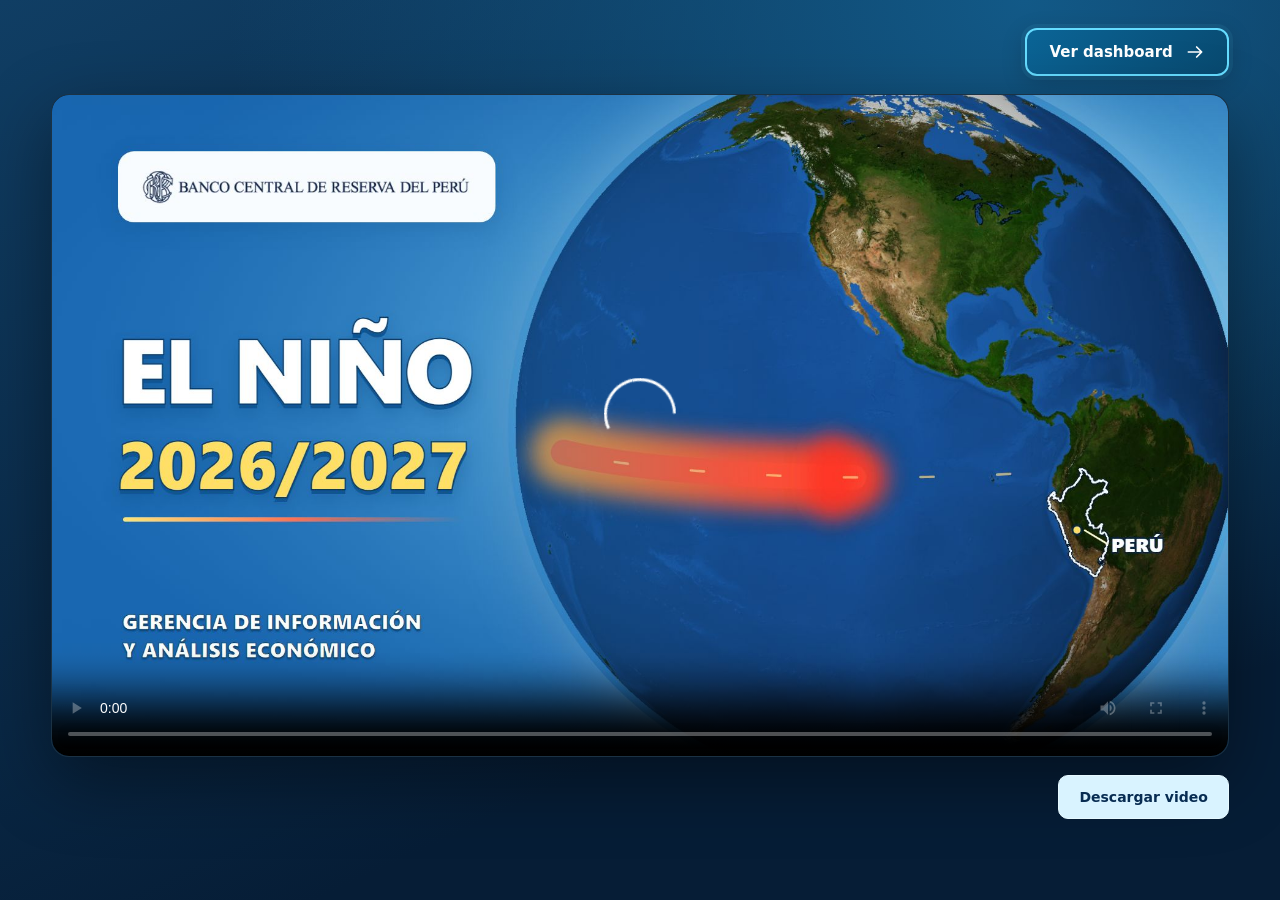
==== video-short.html @ c4b76fb8 "feat: publish short El Nino 2026-2027 video" ====
<!doctype html>
<html lang="es">
<head>
  <meta charset="utf-8">
  <meta name="viewport" content="width=device-width, initial-scale=1">
  <meta name="theme-color" content="#082c52">
  <meta name="description" content="Mira el video El Niño 2026–2027: cómo se desarrolla el fenómeno y sus impactos climáticos y económicos en el Perú.">
  <title>El Niño 2026–2027 | Observatorio Climático</title>
  <style>
    :root{color-scheme:dark;font-family:system-ui,-apple-system,BlinkMacSystemFont,"Segoe UI",sans-serif;background:#061d36;color:#f5faff}
    *{box-sizing:border-box}
    body{margin:0;min-height:100vh;min-height:100svh;background:radial-gradient(ellipse at 80% 0%,#125987 0%,transparent 55%),linear-gradient(155deg,#103e64,#061d36 70%)}
    main{width:100%;max-width:1400px;min-width:0;margin:auto;padding:clamp(12px,2.5vw,28px) clamp(12px,4vw,60px);display:flex;flex-direction:column;gap:clamp(12px,2vh,22px)}
    nav{display:flex;justify-content:flex-end;min-width:0}
    .dashboard{display:inline-flex;align-items:center;justify-content:center;gap:12px;min-height:48px;padding:12px 22px;border:2px solid #65dcff;border-radius:12px;background:linear-gradient(135deg,#0b6597,#08496f);color:#fff;font-size:15px;font-weight:800;text-decoration:none;box-shadow:0 0 0 4px #65dcff12,0 6px 24px #0003}
    .dashboard svg{width:20px;height:20px;flex:none}
    .dashboard:hover{background:linear-gradient(135deg,#0d79b2,#095f8f);text-decoration:none;filter:none}
    .screen{width:100%;max-width:calc(max(120px,100vh - 200px) * 16 / 9);max-width:calc(max(120px,100svh - 200px) * 16 / 9);margin-inline:auto;overflow:hidden;border-radius:18px;background:#020c15;border:1px solid #7cc9ff33;box-shadow:0 24px 70px #0006}
    video{display:block;width:100%;height:auto;aspect-ratio:16/9;background:#020c15;object-fit:contain}
    .footer{display:flex;justify-content:flex-end;min-width:0}
    .download{display:inline-flex;align-items:center;justify-content:center;min-height:44px;background:#d9f3ff;color:#082c52;text-decoration:none;border:1px solid #e7f9ff;border-radius:10px;padding:12px 20px;font-size:14px;font-weight:750}
    a:hover{filter:brightness(1.12);text-decoration:underline}
    a:focus-visible,video:focus-visible{outline:3px solid #ffdc62;outline-offset:5px}
    @media(max-width:600px){.screen{border-radius:10px}.dashboard,.download{width:100%}}
    @media(prefers-reduced-motion:no-preference){.screen{animation:appear .6s ease-out}@keyframes appear{from{opacity:0;transform:translateY(10px)}to{opacity:1;transform:translateY(0)}}}
  </style>
</head>
<body>
  <main>
    <nav aria-label="Navegación">
      <a class="dashboard" href="./">Ver dashboard<svg viewBox="0 0 24 24" fill="none" stroke="currentColor" stroke-width="2" stroke-linecap="round" stroke-linejoin="round" aria-hidden="true"><path d="M4 12h16M14 6l6 6-6 6"/></svg></a>
    </nav>
    <div class="screen">
      <video controls playsinline preload="metadata" poster="assets/video/portada-short.jpg" aria-label="Video El Niño 2026–2027">
        <source src="assets/video/El_Nino_26_27_SHORT_3min.mp4" type="video/mp4">
        Tu navegador no puede reproducir este video. <a href="assets/video/El_Nino_26_27_SHORT_3min.mp4">Abrir el archivo MP4</a>.
      </video>
    </div>
    <div class="footer">
      <a class="download" href="assets/video/El_Nino_26_27_SHORT_3min.mp4" download="El_Nino_26_27_SHORT_3min.mp4">Descargar video</a>
    </div>
  </main>
</body>
</html>
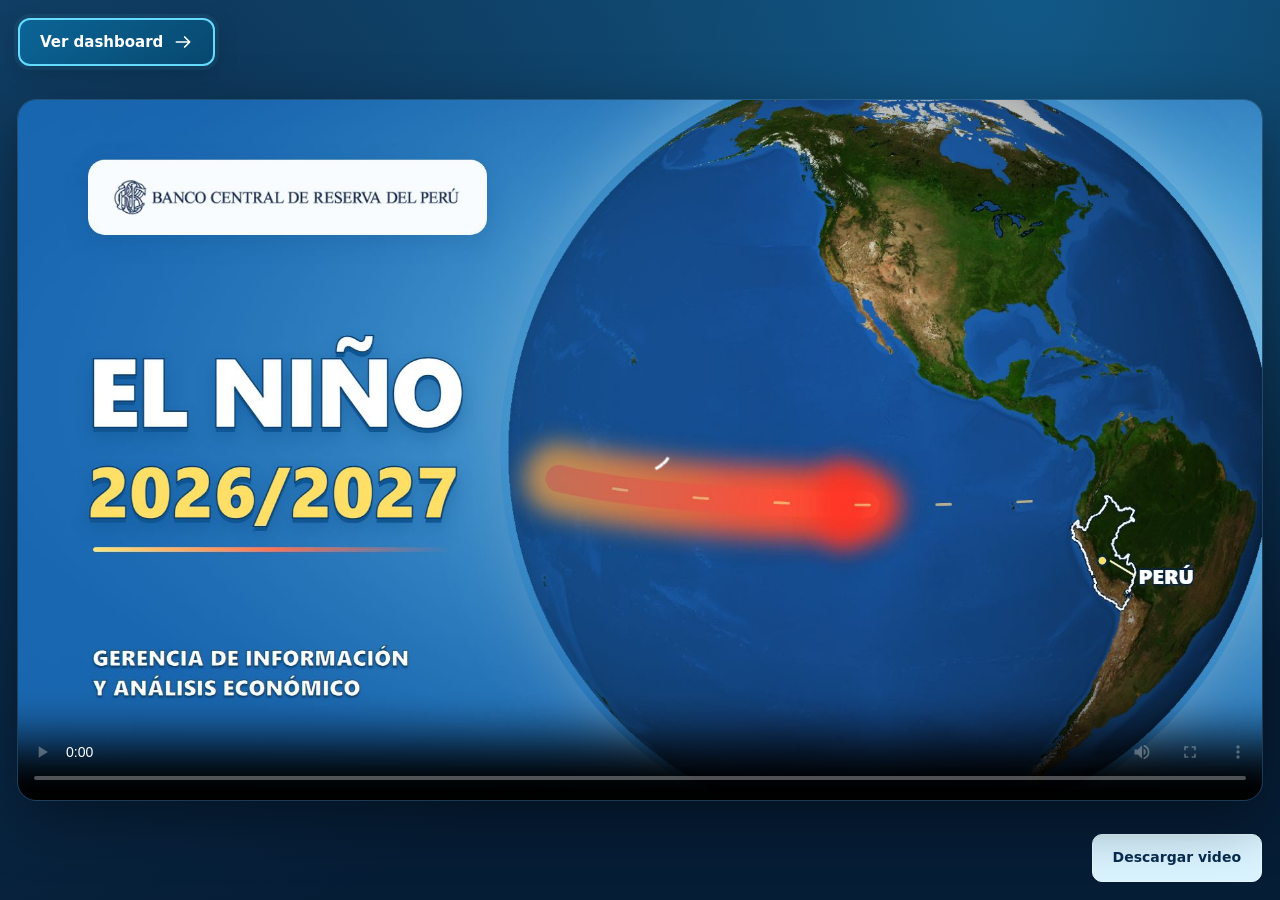
==== commit 8aada9d0: "fix: adapt both video players to mobile and tablet screens" ====
--- a/video-short.html
+++ b/video-short.html
@@ -2,39 +2,24 @@
 <html lang="es">
 <head>
   <meta charset="utf-8">
-  <meta name="viewport" content="width=device-width, initial-scale=1">
+  <meta name="viewport" content="width=device-width, initial-scale=1, viewport-fit=cover">
   <meta name="theme-color" content="#082c52">
   <meta name="description" content="Mira el video El Niño 2026–2027: cómo se desarrolla el fenómeno y sus impactos climáticos y económicos en el Perú.">
   <title>El Niño 2026–2027 | Observatorio Climático</title>
-  <style>
-    :root{color-scheme:dark;font-family:system-ui,-apple-system,BlinkMacSystemFont,"Segoe UI",sans-serif;background:#061d36;color:#f5faff}
-    *{box-sizing:border-box}
-    body{margin:0;min-height:100vh;min-height:100svh;background:radial-gradient(ellipse at 80% 0%,#125987 0%,transparent 55%),linear-gradient(155deg,#103e64,#061d36 70%)}
-    main{width:100%;max-width:1400px;min-width:0;margin:auto;padding:clamp(12px,2.5vw,28px) clamp(12px,4vw,60px);display:flex;flex-direction:column;gap:clamp(12px,2vh,22px)}
-    nav{display:flex;justify-content:flex-end;min-width:0}
-    .dashboard{display:inline-flex;align-items:center;justify-content:center;gap:12px;min-height:48px;padding:12px 22px;border:2px solid #65dcff;border-radius:12px;background:linear-gradient(135deg,#0b6597,#08496f);color:#fff;font-size:15px;font-weight:800;text-decoration:none;box-shadow:0 0 0 4px #65dcff12,0 6px 24px #0003}
-    .dashboard svg{width:20px;height:20px;flex:none}
-    .dashboard:hover{background:linear-gradient(135deg,#0d79b2,#095f8f);text-decoration:none;filter:none}
-    .screen{width:100%;max-width:calc(max(120px,100vh - 200px) * 16 / 9);max-width:calc(max(120px,100svh - 200px) * 16 / 9);margin-inline:auto;overflow:hidden;border-radius:18px;background:#020c15;border:1px solid #7cc9ff33;box-shadow:0 24px 70px #0006}
-    video{display:block;width:100%;height:auto;aspect-ratio:16/9;background:#020c15;object-fit:contain}
-    .footer{display:flex;justify-content:flex-end;min-width:0}
-    .download{display:inline-flex;align-items:center;justify-content:center;min-height:44px;background:#d9f3ff;color:#082c52;text-decoration:none;border:1px solid #e7f9ff;border-radius:10px;padding:12px 20px;font-size:14px;font-weight:750}
-    a:hover{filter:brightness(1.12);text-decoration:underline}
-    a:focus-visible,video:focus-visible{outline:3px solid #ffdc62;outline-offset:5px}
-    @media(max-width:600px){.screen{border-radius:10px}.dashboard,.download{width:100%}}
-    @media(prefers-reduced-motion:no-preference){.screen{animation:appear .6s ease-out}@keyframes appear{from{opacity:0;transform:translateY(10px)}to{opacity:1;transform:translateY(0)}}}
-  </style>
+  <link rel="stylesheet" href="assets/video/player.css">
 </head>
 <body>
   <main>
     <nav aria-label="Navegación">
       <a class="dashboard" href="./">Ver dashboard<svg viewBox="0 0 24 24" fill="none" stroke="currentColor" stroke-width="2" stroke-linecap="round" stroke-linejoin="round" aria-hidden="true"><path d="M4 12h16M14 6l6 6-6 6"/></svg></a>
     </nav>
+    <div class="stage">
     <div class="screen">
       <video controls playsinline preload="metadata" poster="assets/video/portada-short.jpg" aria-label="Video El Niño 2026–2027">
         <source src="assets/video/El_Nino_26_27_SHORT_3min.mp4" type="video/mp4">
         Tu navegador no puede reproducir este video. <a href="assets/video/El_Nino_26_27_SHORT_3min.mp4">Abrir el archivo MP4</a>.
       </video>
+    </div>
     </div>
     <div class="footer">
       <a class="download" href="assets/video/El_Nino_26_27_SHORT_3min.mp4" download="El_Nino_26_27_SHORT_3min.mp4">Descargar video</a>
--- a/assets/video/player.css
+++ b/assets/video/player.css
@@ -0,0 +1,23 @@
+:root{color-scheme:dark;font-family:system-ui,-apple-system,BlinkMacSystemFont,"Segoe UI",sans-serif;background:#061d36;color:#f5faff;--page-pad:clamp(12px,2vmin,24px);--gap:clamp(12px,2vmin,20px)}
+*{box-sizing:border-box}
+body{margin:0;min-height:100vh;min-height:100svh;background:radial-gradient(ellipse at 80% 0%,#125987 0%,transparent 55%),linear-gradient(155deg,#103e64,#061d36 70%)}
+main{width:100%;max-width:1440px;min-width:0;min-height:280px;height:100vh;height:100svh;height:100dvh;margin-inline:auto;padding:var(--page-pad);padding-top:max(var(--page-pad),env(safe-area-inset-top));padding-right:max(var(--page-pad),env(safe-area-inset-right));padding-bottom:max(var(--page-pad),env(safe-area-inset-bottom));padding-left:max(var(--page-pad),env(safe-area-inset-left));display:grid;grid-template-rows:auto minmax(0,1fr) auto;gap:var(--gap)}
+nav{display:flex;justify-content:space-between;align-items:stretch;gap:12px;flex-wrap:wrap;min-width:0}
+.dashboard{display:inline-flex;align-items:center;justify-content:center;gap:10px;min-height:48px;min-width:0;max-width:100%;padding:11px 20px;border:2px solid #65dcff;border-radius:12px;background:linear-gradient(135deg,#0b6597,#08496f);color:#fff;font-size:clamp(14px,1.5vw,15px);line-height:1.4;font-weight:800;text-align:center;text-decoration:none;overflow-wrap:anywhere;box-shadow:0 0 0 4px #65dcff12,0 6px 24px #0003}
+.dashboard svg{width:20px;height:20px;flex:none}
+.dashboard:hover{background:linear-gradient(135deg,#0d79b2,#095f8f);text-decoration:none;filter:none}
+.dashboard.short{border-color:#ffe194;background:linear-gradient(135deg,#ffe8a0,#ffc84c);color:#082c52;box-shadow:0 0 0 4px #ffdc6212,0 6px 24px #0003}
+.dashboard.short:hover{background:linear-gradient(135deg,#fff0bc,#ffda76)}
+.stage{display:grid;place-items:center;min-width:0;min-height:0}
+.screen{width:100%;max-width:100%;aspect-ratio:16/9;overflow:hidden;border-radius:clamp(10px,1.5vw,18px);background:#020c15;outline:1px solid #7cc9ff33;box-shadow:0 20px 60px #0006}
+video{display:block;width:100%;height:100%;aspect-ratio:16/9;background:#020c15;object-fit:contain}
+video:fullscreen{width:100vw;height:100vh;aspect-ratio:auto;object-fit:contain}
+.footer{display:flex;justify-content:flex-end;min-width:0}
+.download{display:inline-flex;align-items:center;justify-content:center;min-height:48px;max-width:100%;padding:11px 20px;border:1px solid #e7f9ff;border-radius:10px;background:#d9f3ff;color:#082c52;font-size:14px;line-height:1.4;font-weight:750;text-align:center;text-decoration:none;overflow-wrap:anywhere}
+a:hover{filter:brightness(1.08);text-decoration:underline}
+a:focus-visible,video:focus-visible{outline:3px solid #ffdc62;outline-offset:5px}
+@supports(width:1cqw){.stage{container-type:size}.screen{width:min(100cqw,calc(100cqh * 16 / 9))}}
+@supports not (width:1cqw){main{height:auto;min-height:100vh;grid-template-rows:auto auto auto;align-content:start}}
+@media(orientation:portrait){main{height:auto;min-height:100vh;min-height:100svh;grid-template-rows:auto auto auto;align-content:start}.stage{container-type:normal}.screen{width:100%}}
+@media(max-width:600px) and (orientation:portrait){nav{display:grid;grid-template-columns:minmax(0,1fr)}.dashboard,.download{width:100%}}
+@media(prefers-reduced-motion:no-preference){.screen{animation:appear .45s ease-out}@keyframes appear{from{opacity:0;transform:translateY(8px)}to{opacity:1;transform:translateY(0)}}}
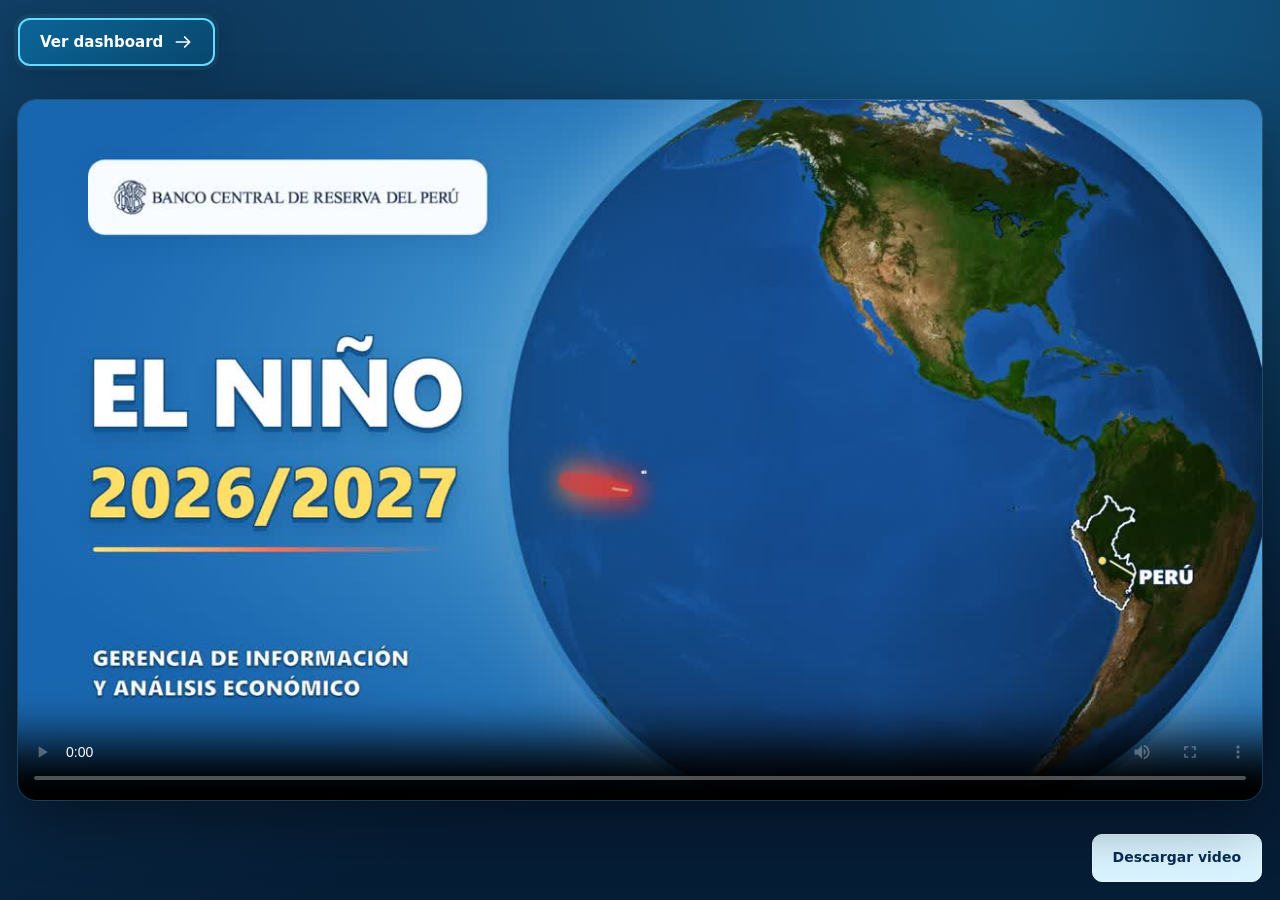
==== commit 62155ff5: "feat: publish final 2:59 El Nino short video" ====
--- a/video-short.html
+++ b/video-short.html
@@ -15,14 +15,14 @@
     </nav>
     <div class="stage">
     <div class="screen">
-      <video controls playsinline preload="metadata" poster="assets/video/portada-short.jpg" aria-label="Video El Niño 2026–2027">
-        <source src="assets/video/El_Nino_26_27_SHORT_3min.mp4" type="video/mp4">
-        Tu navegador no puede reproducir este video. <a href="assets/video/El_Nino_26_27_SHORT_3min.mp4">Abrir el archivo MP4</a>.
+      <video controls playsinline preload="metadata" poster="assets/video/portada-short.jpg?v=0fa90d9d5330" aria-label="Video corto El Niño 2026–2027, duración 2 minutos y 59 segundos">
+        <source src="assets/video/El_Nino_26_27_SHORT_3min.mp4?v=0c1630fefab1" type="video/mp4">
+        Tu navegador no puede reproducir este video. <a href="assets/video/El_Nino_26_27_SHORT_3min.mp4?v=0c1630fefab1">Abrir el archivo MP4</a>.
       </video>
     </div>
     </div>
     <div class="footer">
-      <a class="download" href="assets/video/El_Nino_26_27_SHORT_3min.mp4" download="El_Nino_26_27_SHORT_3min.mp4">Descargar video</a>
+      <a class="download" href="assets/video/El_Nino_26_27_SHORT_3min.mp4?v=0c1630fefab1" download="El_Nino_26_27_SHORT_3min.mp4">Descargar video</a>
     </div>
   </main>
 </body>
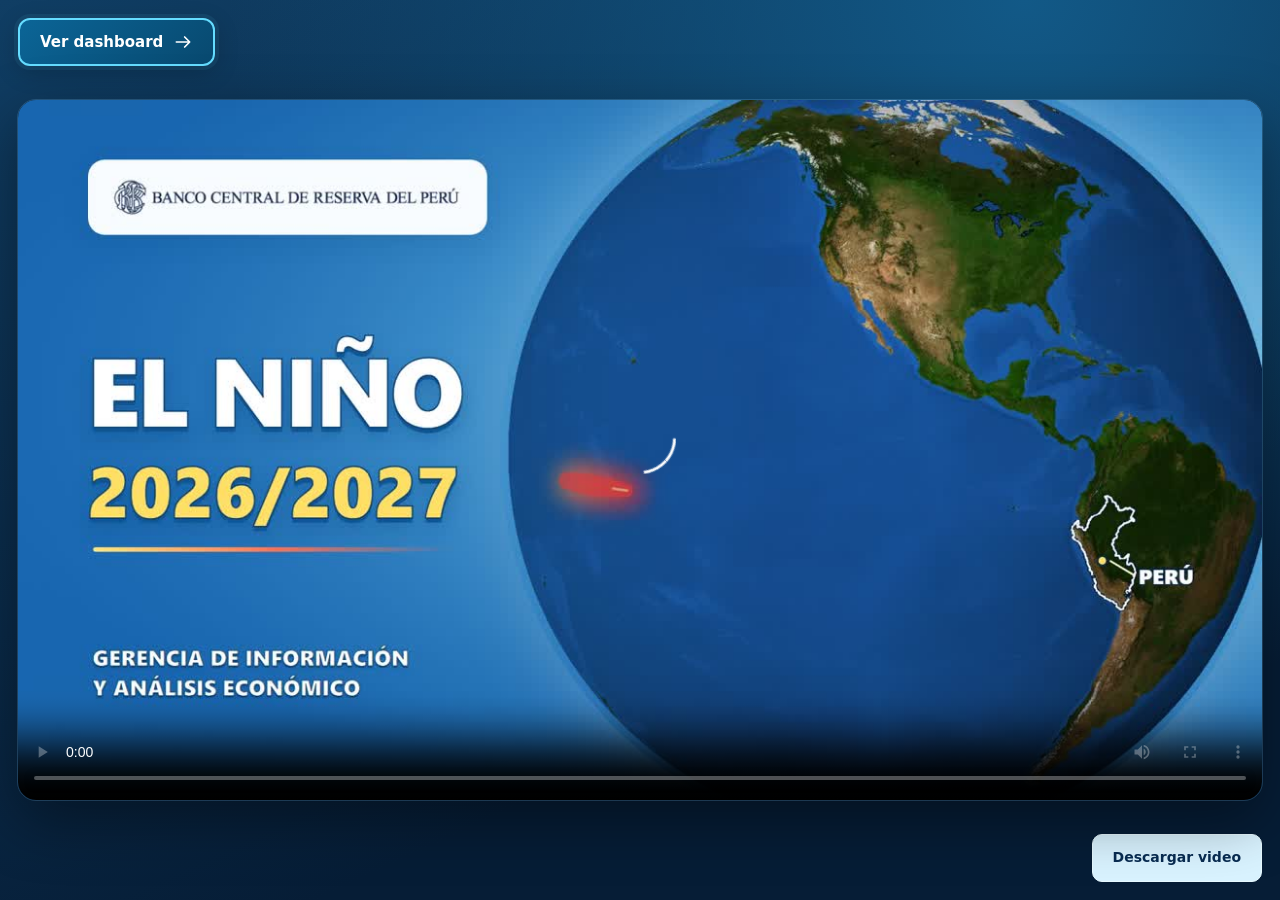
==== commit 84468770: "fix: publish short with continuous narration" ====
--- a/video-short.html
+++ b/video-short.html
@@ -15,14 +15,14 @@
     </nav>
     <div class="stage">
     <div class="screen">
-      <video controls playsinline preload="metadata" poster="assets/video/portada-short.jpg?v=0fa90d9d5330" aria-label="Video corto El Niño 2026–2027, duración 2 minutos y 59 segundos">
-        <source src="assets/video/El_Nino_26_27_SHORT_3min.mp4?v=0c1630fefab1" type="video/mp4">
-        Tu navegador no puede reproducir este video. <a href="assets/video/El_Nino_26_27_SHORT_3min.mp4?v=0c1630fefab1">Abrir el archivo MP4</a>.
+      <video controls playsinline preload="metadata" poster="assets/video/portada-short.jpg?v=0fa90d9d5330" aria-label="Video corto El Niño 2026–2027, duración 2 minutos y 57 segundos">
+        <source src="assets/video/El_Nino_26_27_SHORT_3min.mp4?v=637a2f548038" type="video/mp4">
+        Tu navegador no puede reproducir este video. <a href="assets/video/El_Nino_26_27_SHORT_3min.mp4?v=637a2f548038">Abrir el archivo MP4</a>.
       </video>
     </div>
     </div>
     <div class="footer">
-      <a class="download" href="assets/video/El_Nino_26_27_SHORT_3min.mp4?v=0c1630fefab1" download="El_Nino_26_27_SHORT_3min.mp4">Descargar video</a>
+      <a class="download" href="assets/video/El_Nino_26_27_SHORT_3min.mp4?v=637a2f548038" download="El_Nino_26_27_SHORT_3min.mp4">Descargar video</a>
     </div>
   </main>
 </body>
